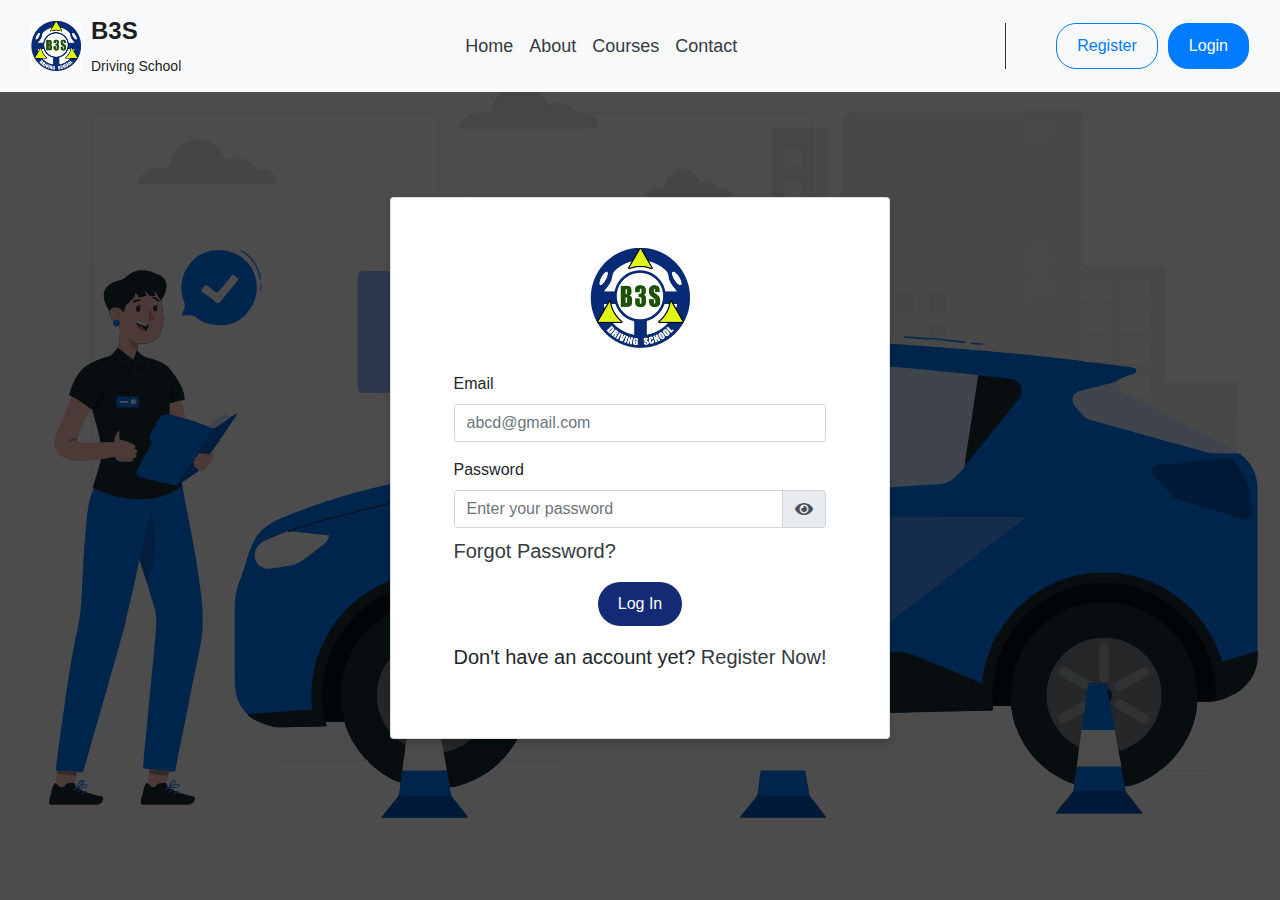
==== index.html @ 3bcce951 "updated" ====
<!DOCTYPE html>
<html lang="en">
<head>
    <meta charset="UTF-8">
    <meta name="viewport" content="width=device-width, initial-scale=1.0">
    <title>Log In</title>
    <link rel="stylesheet" href="styles.css">
    <link rel="stylesheet" href="https://maxcdn.bootstrapcdn.com/bootstrap/4.5.2/css/bootstrap.min.css">
    <link rel="stylesheet" href="https://cdnjs.cloudflare.com/ajax/libs/font-awesome/5.15.3/css/all.min.css">
</head>
<body>

<!-- Navbar -->
<nav class="navbar navbar-expand-lg navbar-light bg-light fixed-top">
    <div class="container-fluid">
        <a class="navbar-brand d-flex align-items-center" href="#">
            <img src="logo.jpg" alt="B3S Logo" height="50">
            <div>
                <span class="brand-name">B3S</span><br>
                <span class="sub-title">Driving School</span>
            </div>
        </a>
        <button class="navbar-toggler" type="button" data-toggle="collapse" data-target="#navbarNav" aria-controls="navbarNav" aria-expanded="false" aria-label="Toggle navigation">
            <span class="navbar-toggler-icon"></span>
        </button>
        <div class="collapse navbar-collapse justify-content-center" id="navbarNav">
            <ul class="navbar-nav">
                <li class="nav-item"><a class="nav-link text-dark" href="#">Home</a></li>
                <li class="nav-item"><a class="nav-link text-dark" href="#">About</a></li>
                <li class="nav-item"><a class="nav-link text-dark" href="#">Courses</a></li>
                <li class="nav-item"><a class="nav-link text-dark" href="#">Contact</a></li>
            </ul>
        </div>
        <div class="header-right-content">
            <button class="btn btn-outline-primary me-2" type="button">Register</button>
            <button class="btn btn-primary" type="button">Login</button>
        </div>
    </div>
</nav>

<main class="d-flex align-items-center">
    <div class="container d-flex justify-content-center">
        <div class="card login-card">
            <div class="card-body">
                <img src="logo.jpg" alt="Logo" class="login-logo"><br>
                <form class="login-form">
                    <div class="mb-3">
                        <label for="email" class="form-label">Email</label>
                        <input type="email" class="form-control" id="email" placeholder="abcd@gmail.com">
                    </div>
                    <div class="mb-3">
                        <label for="password" class="form-label">Password</label>
                        <div class="input-group">
                            <input type="password" class="form-control" id="password" placeholder="Enter your password">
                            <div class="input-group-append">
                                <span class="input-group-text" id="togglePassword"><i class="fas fa-eye"></i></span>
                            </div>
                        </div>
                        <p class="mt-2"><a href="#" class="text-dark">Forgot Password?</a></p>
                    </div>
                    <div class="d-flex justify-content-center">
                        <button type="button" class="btn btn-outline-primary login-btn">Log In</button>
                    </div>
                    <p class="text-center mt-3">Don't have an account yet? <a href="#" class="text-dark">Register Now!</a></p>
                </form>
            </div>
        </div>
    </div>
</main>

<script src="https://code.jquery.com/jquery-3.4.1.min.js"></script>
<script src="https://cdn.jsdelivr.net/npm/popper.js@1.16.0/dist/umd/popper.min.js"></script>
<script src="https://stackpath.bootstrapcdn.com/bootstrap/4.4.1/js/bootstrap.min.js"></script>
<script src="script.js"></script>
</body>
</html>
---- styles.css ----
body {
    font-family: 'Arial', sans-serif;
    margin: 0;
    min-height: 100vh;
    overflow-x: hidden;
    background: linear-gradient(rgba(0, 0, 0, 0.7), rgba(0, 0, 0, 0.7)), url('bg.svg');
    background-size: cover;
    background-position: center;
}

.navbar {
    position: fixed;
    top: 0;
    width: 100%;
    z-index: 1;
}

.navbar-brand {
    display: flex;
    align-items: center;
}

.navbar-brand img {
    height: 50px;
    margin-right: 10px;
}

.navbar-brand .brand-name {
    font-weight: bold;
    font-size: 24px;
    margin: 0;
}

.navbar-brand .sub-title {
    font-size: 14px;
    margin: 0;
}

.navbar-nav .nav-link {
    font-size: 18px;
    color: #343a40 !important;
}

.navbar .btn {
    font-size: 16px;
    padding: 10px 20px;
    border-radius: 20px;
    margin-left: 10px;
}

.btn-outline-primary {
    color: #142A74;
    border-color: #142A74;
}

.btn-outline-primary:hover {
    background-color: #142A74 !important;
    color: white;
    border-color: #142A74;
}

.btn-primary {
    background-color: #142A74;
    border-color: #142A74;
}

.btn-primary:hover {
    background-color: #0d1d51 !important;
    border-color: #0d1d51;
}

p {
    font-size: 20px;
}

.btn-outline-primary {
    font-size: 24px;
    border-radius: 50px; /* Adjusted value for a rounder button */
    background-color: #f8f9fa;
    padding: 10px 20px; /* Added padding for better appearance */
}

.btn-outline-primary:hover {
    background-color: #0d1d51 !important;
    border-color: #0d1d51;
}

.input-group-text {
    cursor: pointer;
}

.login-logo {
    width: 100px;
    height: auto;
}

main {
    display: flex;
    justify-content: center;
    align-items: center;
    min-height: 100vh;
    padding-top: 56px;
    padding-bottom: 20px;
}

.login-card {
    width: 100%;
    max-width: 500px;
    border-radius: 10px;
    box-shadow: 0 4px 8px rgba(0, 0, 0, 0.2);
    padding: 20px;
    background-color: white;
}

.login-card .card-body {
    display: flex;
    flex-direction: column;
    align-items: center;
    padding: 30px;
}

.login-card .login-btn {
    background-color: #142A74;
    color: #fff;
    border: none;
    border-radius: 50px; /* Ensuring the login button has the same rounder style */
    padding: 10px 20px; /* Ensuring the login button has the same padding */
}

.login-card .login-btn:hover {
    background-color: #0d1d51;
}

.header-right-content {
    display: flex;
    flex-direction: row;
    align-items: center;
    justify-content: center;
    padding-left: 40px;
    border-left: 1px solid #2F2E2E;
}
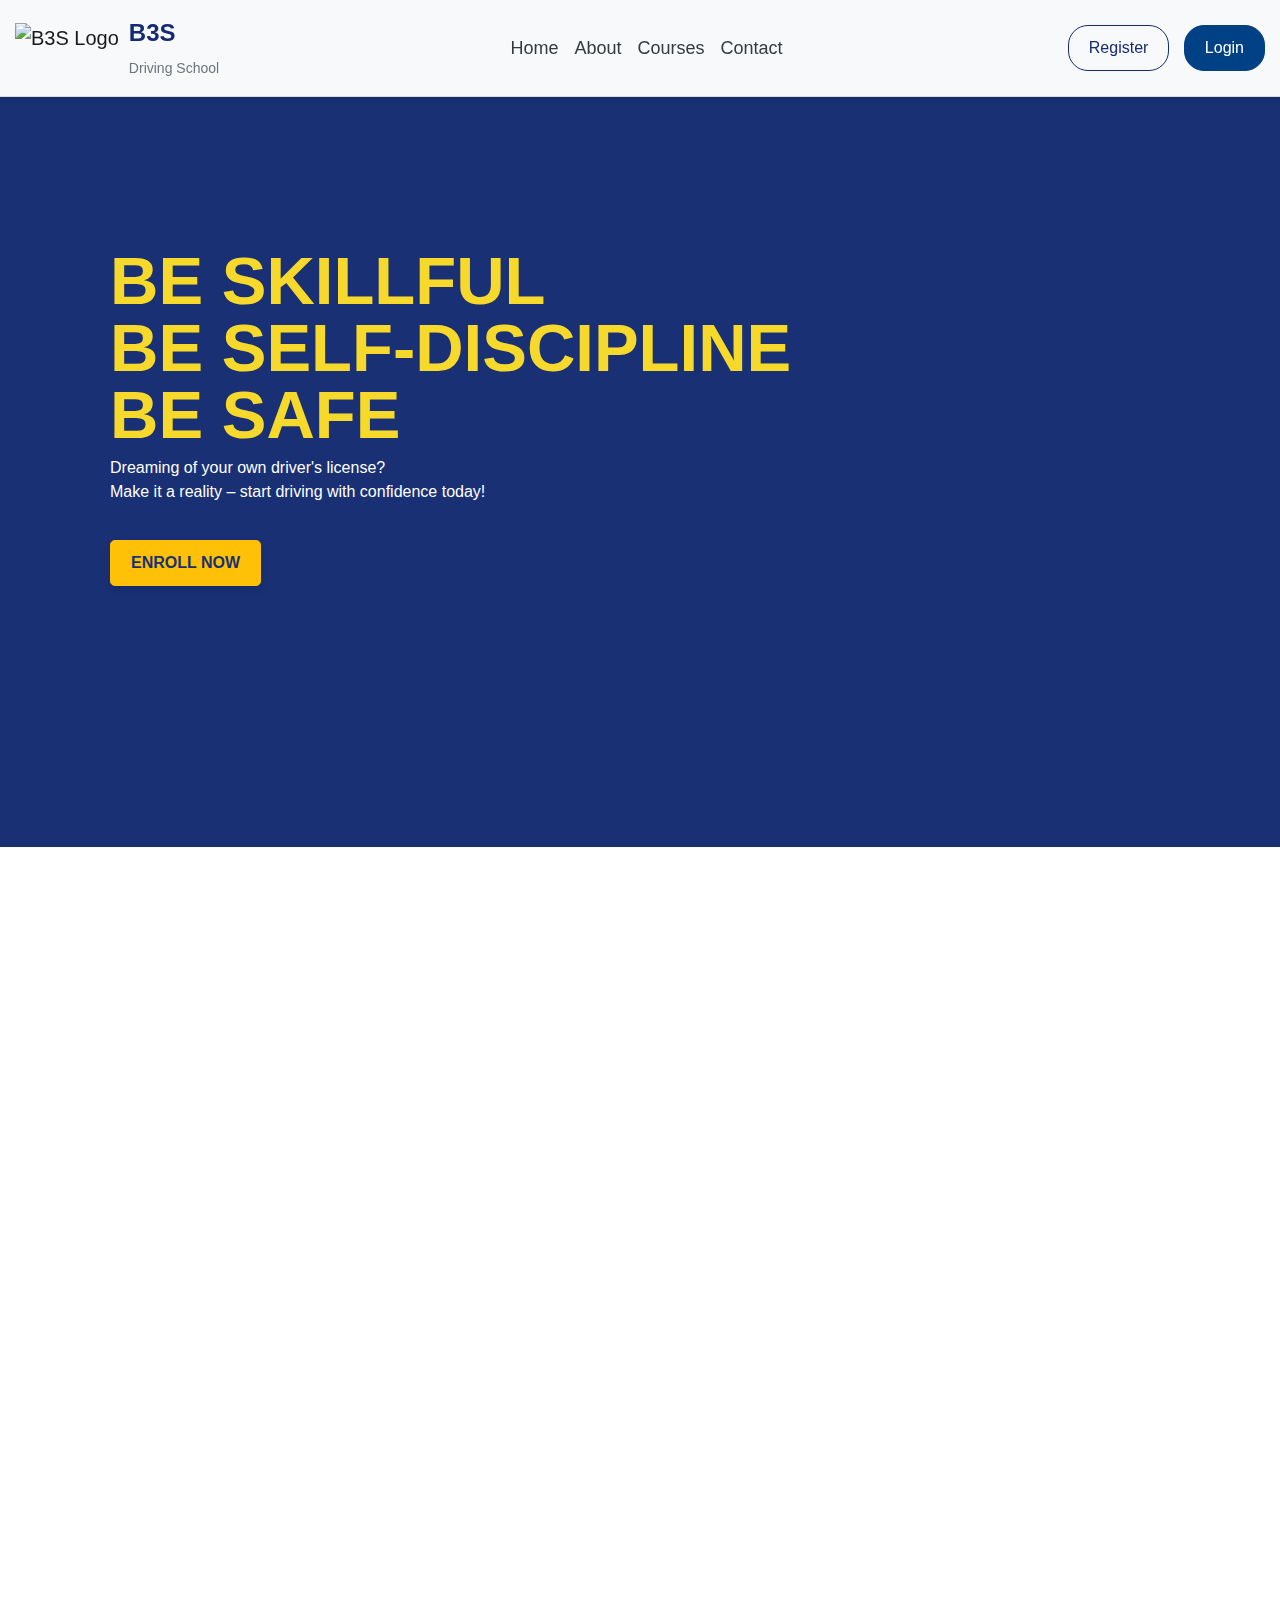
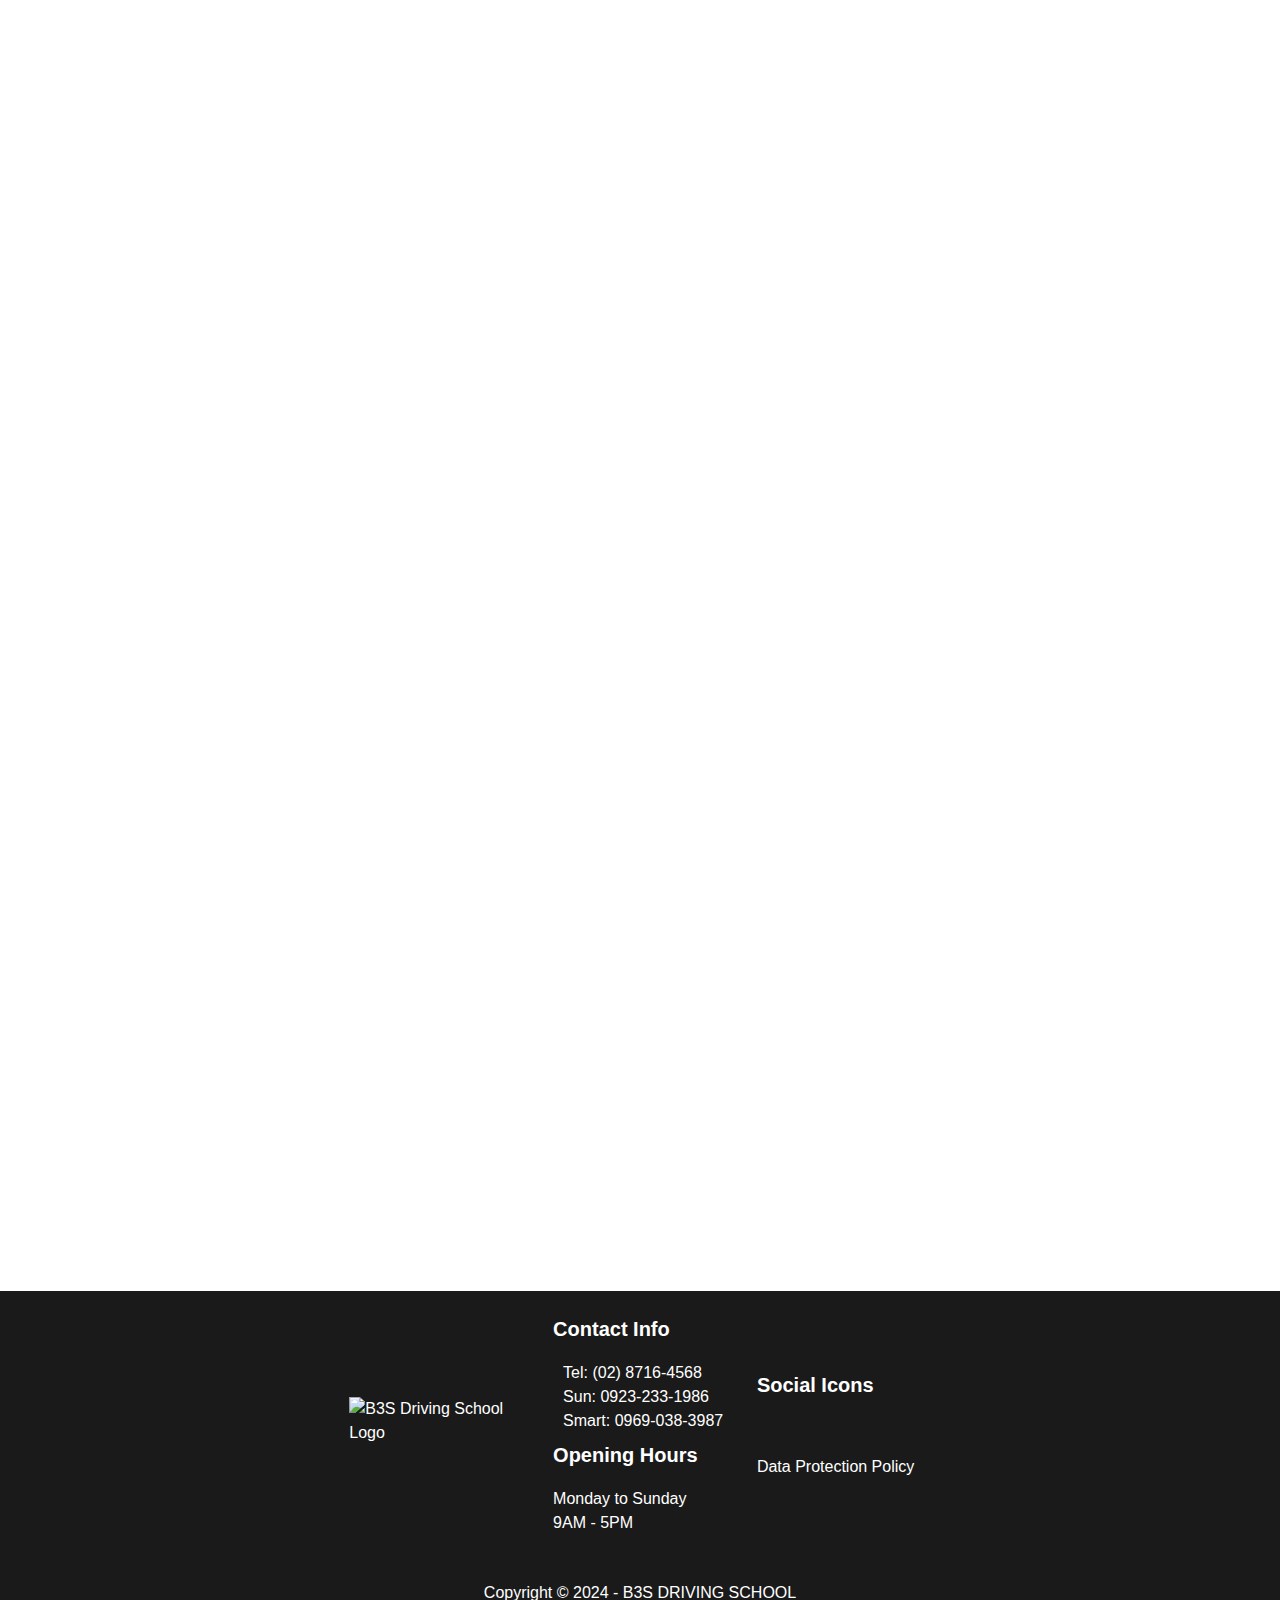
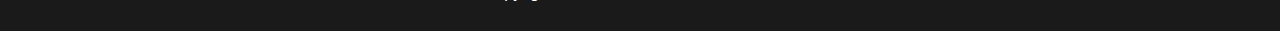
==== commit cb4de170: "Add files via upload" ====
--- a/index.html
+++ b/index.html
@@ -1,76 +1,261 @@
-<!DOCTYPE html>
-<html lang="en">
-<head>
-    <meta charset="UTF-8">
-    <meta name="viewport" content="width=device-width, initial-scale=1.0">
-    <title>Log In</title>
-    <link rel="stylesheet" href="styles.css">
-    <link rel="stylesheet" href="https://maxcdn.bootstrapcdn.com/bootstrap/4.5.2/css/bootstrap.min.css">
-    <link rel="stylesheet" href="https://cdnjs.cloudflare.com/ajax/libs/font-awesome/5.15.3/css/all.min.css">
-</head>
-<body>
-
-<!-- Navbar -->
-<nav class="navbar navbar-expand-lg navbar-light bg-light fixed-top">
-    <div class="container-fluid">
-        <a class="navbar-brand d-flex align-items-center" href="#">
-            <img src="logo.jpg" alt="B3S Logo" height="50">
-            <div>
-                <span class="brand-name">B3S</span><br>
-                <span class="sub-title">Driving School</span>
-            </div>
-        </a>
-        <button class="navbar-toggler" type="button" data-toggle="collapse" data-target="#navbarNav" aria-controls="navbarNav" aria-expanded="false" aria-label="Toggle navigation">
-            <span class="navbar-toggler-icon"></span>
-        </button>
-        <div class="collapse navbar-collapse justify-content-center" id="navbarNav">
-            <ul class="navbar-nav">
-                <li class="nav-item"><a class="nav-link text-dark" href="#">Home</a></li>
-                <li class="nav-item"><a class="nav-link text-dark" href="#">About</a></li>
-                <li class="nav-item"><a class="nav-link text-dark" href="#">Courses</a></li>
-                <li class="nav-item"><a class="nav-link text-dark" href="#">Contact</a></li>
-            </ul>
-        </div>
-        <div class="header-right-content">
-            <button class="btn btn-outline-primary me-2" type="button">Register</button>
-            <button class="btn btn-primary" type="button">Login</button>
-        </div>
-    </div>
-</nav>
-
-<main class="d-flex align-items-center">
-    <div class="container d-flex justify-content-center">
-        <div class="card login-card">
-            <div class="card-body">
-                <img src="logo.jpg" alt="Logo" class="login-logo"><br>
-                <form class="login-form">
-                    <div class="mb-3">
-                        <label for="email" class="form-label">Email</label>
-                        <input type="email" class="form-control" id="email" placeholder="abcd@gmail.com">
-                    </div>
-                    <div class="mb-3">
-                        <label for="password" class="form-label">Password</label>
-                        <div class="input-group">
-                            <input type="password" class="form-control" id="password" placeholder="Enter your password">
-                            <div class="input-group-append">
-                                <span class="input-group-text" id="togglePassword"><i class="fas fa-eye"></i></span>
-                            </div>
-                        </div>
-                        <p class="mt-2"><a href="#" class="text-dark">Forgot Password?</a></p>
-                    </div>
-                    <div class="d-flex justify-content-center">
-                        <button type="button" class="btn btn-outline-primary login-btn">Log In</button>
-                    </div>
-                    <p class="text-center mt-3">Don't have an account yet? <a href="#" class="text-dark">Register Now!</a></p>
-                </form>
-            </div>
-        </div>
-    </div>
-</main>
-
-<script src="https://code.jquery.com/jquery-3.4.1.min.js"></script>
-<script src="https://cdn.jsdelivr.net/npm/popper.js@1.16.0/dist/umd/popper.min.js"></script>
-<script src="https://stackpath.bootstrapcdn.com/bootstrap/4.4.1/js/bootstrap.min.js"></script>
-<script src="script.js"></script>
-</body>
-</html>
+<!DOCTYPE html>
+<html lang="en">
+<head>
+    <meta charset="UTF-8">
+    <meta name="viewport" content="width=device-width, initial-scale=1.0">
+    <title>Driving School</title>
+    <link href="https://stackpath.bootstrapcdn.com/bootstrap/4.5.2/css/bootstrap.min.css" rel="stylesheet">
+    <link rel="stylesheet" href="main.css">
+    <link href="https://cdn.jsdelivr.net/npm/aos@2.3.4/dist/aos.css" rel="stylesheet">
+    <script src="https://cdn.jsdelivr.net/npm/aos@2.3.4/dist/aos.js"></script>
+</head>
+<body>
+
+    <nav class="navbar navbar-expand-lg navbar-light bg-light fixed-top">
+        <div class="container-fluid">
+            <a class="navbar-brand d-flex align-items-center" href="#">
+                <img src="logo.png" alt="B3S Logo" height="50">
+                <div>
+                    <span class="brand-name">B3S</span><br>
+                    <span class="sub-title">Driving School</span>
+                </div>
+            </a>
+            <button class="navbar-toggler" type="button" data-bs-toggle="collapse" data-bs-target="#navbarNav" aria-controls="navbarNav" aria-expanded="false" aria-label="Toggle navigation">
+                <span class="navbar-toggler-icon"></span>
+            </button>
+            <div class="collapse navbar-collapse justify-content-center" id="navbarNav">
+                <ul class="navbar-nav">
+                    <li class="nav-item"><a class="nav-link text-dark" href="#">Home</a></li>
+                    <li class="nav-item"><a class="nav-link text-dark" href="#">About</a></li>
+                    <li class="nav-item"><a class="nav-link text-dark" href="#">Courses</a></li>
+                    <li class="nav-item"><a class="nav-link text-dark" href="#">Contact</a></li>
+                </ul>
+            </div>
+            <div class="header-right-content">
+                <button class="btn btn-outline-primary me-2" type="button" onclick="location.href='reg.html'">Register</button>
+                <button class="btn btn-primary" id="loginButton" type="button" data-toggle="modal" data-target="#loginModal">Login</button>
+            </div>
+        </div>
+    </nav>
+
+    <header class="text-center" data-aos="fade-up">
+        <div class="header-container">
+            <div class="text-section">
+                <h1>BE SKILLFUL <br> BE SELF-DISCIPLINE <br> BE SAFE</h1>
+                <p>Dreaming of your own driver's license? <br> Make it a reality – start driving with confidence today!</p>
+                <a href="reg.html" class="btn btn-warning btn-lg" id="enrollNowBtn"><b>ENROLL NOW</b></a>
+            </div>
+        </div>
+    </header>
+
+    <section class="text-center my-5" data-aos="fade-up">
+        <h2 class="section-header">What Students Are Saying</h2>
+        <p>OVERALL STUDENT RATING: ★★★★★ <br> (Based from Google and Facebook Reviews)</p>
+        <div class="container">
+            <div class="row">
+                <div class="col-md-4" data-aos="fade-up">
+                    <div class="testimonial">
+                        <div class="quote-circle yellow-circle">
+                            <img src="quote.png" class="quote-icon" alt="Quote Icon">
+                        </div>
+                        <p>Got the DL at last! Thanks to B3S Driving School - Manila for their easy and effective teaching. Highly recommend.</p>
+                        <h5>Shafiul Hasan</h5>
+                    </div>
+                </div>
+                <div class="col-md-4" data-aos="fade-up" data-aos-delay="100">
+                    <div class="testimonial">
+                        <div class="quote-circle yellow-circle">
+                            <img src="quote.png" class="quote-icon" alt="Quote Icon">
+                        </div>
+                        <p>Thank you, B3S Driving School - Manila! Highly recommended, accommodating staff and skilled instructors.</p>
+                        <h5>KC de Grano</h5>
+                    </div>
+                </div>
+                <div class="col-md-4" data-aos="fade-up" data-aos-delay="200">
+                    <div class="testimonial">
+                        <div class="quote-circle yellow-circle">
+                            <img src="quote.png" class="quote-icon" alt="Quote Icon">
+                        </div>
+                        <p>Most personnel are accommodating, helpful, and considerate. Listens to feedback and gives legit tips to make acquiring licenses hassle-free!</p>
+                        <h5>Hans Kristoffer Mariano</h5>
+                    </div>
+                </div>
+            </div>
+        </div>
+    </section>
+
+    <section class="about-us text-center p-5" style="background-color: #142a76;" data-aos="fade-up">
+        <h2 class="text-white about-section-header">About Us</h2>
+        <div class="container">
+            <div class="row">
+                <div class="col-md-6" data-aos="fade-right">
+                    <div id="aboutCarousel" class="carousel slide" data-ride="carousel">
+                        <div class="carousel-inner">
+                            <div class="carousel-item active">
+                                <img src="b3s team.png" class="d-block w-100" alt="About Image 1">
+                            </div>
+                            <div class="carousel-item">
+                                <img src="b3steam.jpg" class="d-block w-100" alt="About Image 2">
+                            </div>
+                            <div class="carousel-item">
+                                <img src="b3s-team.jpg" class="d-block w-100" alt="About Image 3">
+                            </div>
+                        </div>
+                        <a class="carousel-control-prev" href="#aboutCarousel" role="button" data-slide="prev">
+                            <span class="carousel-control-prev-icon" aria-hidden="true"></span>
+                            <span class="sr-only">Previous</span>
+                        </a>
+                        <a class="carousel-control-next" href="#aboutCarousel" role="button" data-slide="next">
+                            <span class="carousel-control-next-icon" aria-hidden="true"></span>
+                            <span class="sr-only">Next</span>
+                        </a>
+                    </div>
+                </div>
+                <div class="col-md-6 text-left text-white" data-aos="fade-left">
+                    <p class="about-text">B3S Driving School is an LTO accredited Driving School that provides effective Driving courses to the aspiring drivers. We make sure to equip our students with the right knowledge and proper skills that every Responsible Driver should have. Beginning with our Theoretical Driving courses that can be availed Online or in Face to Face as well as the Practical Driving Courses. We help them to get acquainted with the basics of driving a motor vehicle and develop driving skills with self discipline and mastery.</p>
+                    <a href="about.html" class="btn btn-primary read-more-btn">Read More</a>
+                </div>
+            </div>
+        </div>
+    </section>
+
+    <section class="text-center p-5" style="background-color: #ffffff;" data-aos="fade-up">
+        <h2 class="text-blue section-header">Courses We Offer</h2>
+        <div class="container">
+            <div class="row">
+                <div class="col-md-6" data-aos="fade-up" data-aos-delay="100">
+                    <div class="card bg-light mb-3">
+                        <img src="theoreticall.jpg" class="card-img-top" alt="Theoretical Driving Course">
+                        <div class="card-body">
+                            <h5 class="card-title"><b>THEORETICAL DRIVING COURSE</b></h5>
+                            <a href="course.html" class="btn btn-primary">Learn More</a>
+                        </div>
+                    </div>
+                </div>
+                <div class="col-md-6" data-aos="fade-up" data-aos-delay="200">
+                    <div class="card bg-light mb-3">
+                        <img src="practical.jpg" class="card-img-top" alt="Practical Driving Course">
+                        <div class="card-body">
+                            <h5 class="card-title"><b>PRACTICAL DRIVING COURSE</b></h5>
+                            <a href="course.html" class="btn btn-primary">Learn More</a>
+                        </div>
+                    </div>
+                </div>
+            </div>
+        </div>
+    </section>
+
+    <section class="video-section" data-aos="fade-up">
+        <div class="video-container">
+            <video id="posterVideo" class="video-poster" muted autoplay loop playsinline>
+                <source src="B3S-Video.mp4" type="video/mp4"></video>
+            <div class="video-overlay" data-toggle="modal" data-target="#videoModal">
+                <div class="play-button">&#9658;</div>
+                <h3>B3S DRIVING SCHOOL</h3>
+                <p>Watch this video and learn more!</p>
+            </div>
+        </div>
+    </section>
+
+    <div class="modal fade" id="videoModal" tabindex="-1" role="dialog" aria-labelledby="videoModalLabel" aria-hidden="true">
+        <div class="modal-dialog modal-lg" role="document">
+            <div class="modal-content">
+                <div class="modal-body">
+                    <video id="modalVideo" controls style="width: 100%;">
+                        <source src="B3S-Video.mp4" type="video/mp4">
+                        Your browser does not support the video tag.
+                    </video>
+                </div>
+            </div>
+        </div>
+    </div>
+
+    <section class="call-to-action text-center" data-aos="fade-up">
+        <div class="container">
+            <div class="row">
+                <div class="col-md-6 text-left">
+                    <h2 class="action text">Ready to get behind the wheel?</h2>
+                    <p>Schedule Your Driving Lessons With Us!</p>
+                    <a href="reg.html" class="btn btn-warning sign-up-btn">SIGN UP TODAY</a>
+                </div>
+                <div class="col-md-6">
+                    <img src="car.png" alt="B3S Driving School" class="img-fluid">
+                </div>
+            </div>
+        </div>
+    </section>
+
+    <footer class="text-white text-center p-3" style="background-color: #1a1a1a;">
+        <div class="container">
+            <div class="row align-items-center">
+                <div class="col-md-4 text-left">
+                    <img src="logo.png" alt="B3S Driving School Logo" class="footer-logo">
+                </div>
+                <div class="col-md-4 text-left">
+                    <h5>Contact Info</h5>
+                    <p>
+                        <span class="contact-icon"><i class="fa fa-phone"></i></span> Tel: (02) 8716-4568 <br>
+                        <span class="contact-icon"><i class="fa fa-phone"></i></span> Sun: 0923-233-1986 <br>
+                        <span class="contact-icon"><i class="fa fa-phone"></i></span> Smart: 0969-038-3987
+                    </p>
+                    <h5>Opening Hours</h5>
+                    <p>
+                        Monday to Sunday <br>
+                        9AM - 5PM
+                    </p>
+                </div>
+                <div class="col-md-4 text-left">
+                    <h5>Social Icons</h5>
+                    <a href="#" class="text-white social-icon"><i class="fa fa-facebook"></i></a>
+                    <a href="#" class="text-white social-icon"><i class="fa fa-messenger"></i></a>
+                    <a href="#" class="text-white social-icon"><i class="fa fa-envelope"></i></a>
+                    <p><a href="#" class="text-white">Data Protection Policy</a></p>
+                </div>
+            </div>
+        </div>
+        <div class="container">
+            <div class="row mt-3">
+                <div class="col-12 text-center">
+                    <p>Copyright © 2024 - B3S DRIVING SCHOOL</p>
+                </div>
+            </div>
+        </div>
+    </footer>
+
+
+   <!-- Login Modal -->
+   <div id="loginModal" class="modal fade" tabindex="-1" role="dialog">
+    <div class="modal-dialog" role="document">
+        <div class="modal-content">
+            <div class="modal-header">
+                <h5 class="modal-title">Logged in as:</h5>
+                <button type="button" class="close" data-dismiss="modal" aria-label="Close">
+                    <span aria-hidden="true">&times;</span>
+                </button>
+            </div>
+            <div class="modal-body text-center">
+                <div class="login-options">
+                    <div class="login-option" onclick="redirectToLogin('login.html')">
+                        <img src="student.png" alt="Student">
+                        <button class="btn btn-primary">Student</button>
+                    </div>
+                    <div class="login-or">or</div>
+                    <div class="login-option" onclick="redirectToLogin('adminlogin.html')">
+                        <img src="admin.png" alt="Admin">
+                        <button class="btn btn-warning">Admin</button>
+                    </div>
+                </div>
+            </div>
+        </div>
+    </div>
+</div>
+    
+    <!-- Bootstrap JS and jQuery -->
+    <script src="https://code.jquery.com/jquery-3.5.1.slim.min.js"></script>
+    <script src="https://cdn.jsdelivr.net/npm/@popperjs/core@2.5.4/dist/umd/popper.min.js"></script>
+    <script src="https://stackpath.bootstrapcdn.com/bootstrap/4.5.2/js/bootstrap.min.js"></script>
+    <script src="script.js"></script>
+
+    </body>
+</html>
+
--- a/main.css
+++ b/main.css
@@ -0,0 +1,705 @@
+body {
+    font-family: Arial, sans-serif;
+    margin: 0;
+    padding: 0;
+}
+
+.navbar {
+    position: relative;
+    top: 0;
+    width: 100%;
+    z-index: 1000; /* Ensure it's above other elements */
+    background-color: rgba(255, 255, 255, 0.9); /* Semi-transparent background for navbar */
+    border-bottom: 1px solid #ddd; /* Optional: border for better visibility */
+    padding: 10px 0; /* Optional: padding for spacing */
+    box-shadow: 0 2px 4px rgba(0, 0, 0, 0.1); /* Optional: subtle shadow for better visibility */
+    transition: top 0.3s; /* Smooth transition for hiding/showing */
+}
+
+/* Navbar Brand Styles */
+.navbar-brand {
+    display: flex;
+    align-items: center;
+}
+
+.navbar-brand img {
+    height: 50px;
+    margin-right: 10px;
+}
+
+.navbar-brand .brand-name {
+    font-weight: bold;
+    font-size: 24px;
+    color: #142a74; /* Updated text color */
+    margin: 0;
+}
+
+.navbar-brand .sub-title {
+    font-size: 14px;
+    color: #6c757d; /* Updated text color */
+    margin: 0;
+}
+
+/* Navbar Link Styles */
+.navbar-nav .nav-link {
+    font-size: 18px;
+    color: #343a40 !important; /* Updated text color */
+}
+
+.navbar .btn {
+    font-size: 16px;
+    padding: 10px 20px;
+    border-radius: 20px;
+    margin-left: 10px;
+}
+
+/* Button Styles */
+.btn-outline-primary {
+    color: #142A74;
+    border-color: #142A74;
+}
+
+.btn-outline-primary:hover {
+    background-color: #142A74 !important;
+    color: white;
+    border-color: #142A74;
+}
+
+.btn-primary {
+    background-color: #142A74;
+    border-color: #142A74;
+}
+
+.btn-primary:hover {
+    background-color: #0d1d51 !important;
+    border-color: #0d1d51;
+}
+
+/* Navbar Menu Style (hidden by default) */
+.navbar-nav-slide {
+    position: fixed;
+    top: 0;
+    right: 0;
+    width: 250px;
+    height: 100%;
+    background-color: white;
+    box-shadow: -4px 0px 8px rgba(0, 0, 0, 0.2);
+    transform: translateX(100%); /* Default position: hidden */
+    transition: transform 0.3s ease-in-out;
+    z-index: 1000;
+    overflow-y: auto; /* Allows scrolling if content overflows */
+}
+
+/* Navbar Menu Slide Out Effect */
+.navbar-nav-slide.show {
+    transform: translateX(0);
+}
+
+/* Overlay Styles */
+.overlay {
+    position: fixed;
+    top: 0;
+    left: 0;
+    width: 100%;
+    height: 100%;
+    background: rgba(0, 0, 0, 0.5);
+    opacity: 0;
+    transition: opacity 0.3s ease-in-out;
+    z-index: 999;
+    display: none; /* Hidden by default */
+}
+
+/* Show Overlay When Navbar is Open */
+.overlay.show {
+    opacity: 1;
+    display: block; /* Show when navbar is open */
+}
+
+/* Responsive Adjustments */
+@media (max-width: 991.98px) {
+    .navbar-nav-slide {
+        display: flex;
+        flex-direction: column;
+        justify-content: center;
+        align-items: center;
+    }
+
+    .navbar-collapse {
+        display: flex;
+        flex-direction: column;
+    }
+}
+
+header {
+    background: url('b3sdriver.png') no-repeat right bottom; 
+    background-size: contain; 
+    background-color: #193075; 
+    color: #ffffff;
+    padding: 60px 0;
+    overflow: hidden;
+    min-height: 750px; 
+    position: relative;
+}
+
+.header-container {
+    position: relative;
+    width: 90%;
+    max-width: 1000px;
+    margin: 0 auto;
+    display: flex;
+    flex-wrap: wrap;
+    justify-content: space-between;
+    align-items: center;
+    z-index: 2; 
+}
+
+.text-section {
+    position: relative;
+    left: -30px;
+    flex: 1;
+    max-width: 80%; 
+    text-align: left;
+    z-index: 2;
+}
+
+.text-section h1 {
+    color: #f6d92b;
+    font-weight: bold;
+    font-size: 67px; 
+    margin-top: 90px;
+    line-height: 1.0;
+    transition: color 0.3s, transform 0.3s, text-shadow 0.3s;
+}
+
+.text-section h1:hover {
+    color: #ffeb3b;
+    text-shadow: 2px 2px 8px rgba(0, 0, 0, 0.3);
+    transform: scale(1.05);
+}
+
+.p1 {
+    font-size: 25px;
+    margin-top: 50px; 
+    transition: color 0.3s, transform 0.3s;
+}
+
+.p1:hover {
+    color: #ffeb3b;
+    transform: scale(1.05);
+}
+
+.p2 {
+    font-size: 25px;
+    margin-top: -30px; 
+    transition: color 0.3s, transform 0.3s;
+}
+
+.p2:hover {
+    color: #ffeb3b;
+    transform: scale(1.05);
+}
+
+#enrollNowBtn {
+    background-color: #ffc107; 
+    border-color: #ffc107; 
+    color: #193075; 
+    padding: 10px 20px;
+    font-size: 16px;
+    font-weight: bold;
+    box-shadow: 0 4px 8px rgba(0, 0, 0, 0.1);
+    transition: background-color 0.3s, color 0.3s, transform 0.3s; 
+    margin-top: 20px; 
+}
+
+#enrollNowBtn:hover {
+    background-color: #e0a800; 
+    border-color: #e0a800;
+    color: #ffffff; 
+    transform: translateY(-2px); 
+}
+
+
+header:hover .image-section {
+    transform: translateX(0); 
+}
+
+
+.text-yellow-white {
+    color: #f6d92b;
+}
+
+.white-section {
+    background-color: #ffffff;
+    height: 10px;
+    width: 100%;
+    position: relative;
+}
+
+.container {
+    display: flex;
+    justify-content: center;
+}
+
+.section-header {
+    color: #142a76; 
+    font-size: 60px;
+    font-weight: bold;
+}
+
+.testimonial {
+    flex: 1;
+    margin: 20px;
+    background-color: #ffffff;
+    padding: 50px;
+    border: 4px solid #ddd;
+    border-radius: 5px;
+    display: flex;
+    flex-direction: column;
+    justify-content: space-between;
+    align-items: center;
+    box-sizing: border-box;
+    height: 80%; 
+    max-width: 90%; 
+    position: relative;
+    box-shadow: 0 4px 8px rgba(0, 0, 0, 0.1); 
+    transition: transform 0.3s, box-shadow 0.3s; 
+}
+
+.testimonial p {
+    text-align: justify; 
+    margin: 20px 0; 
+    flex-grow: 1;
+}
+
+.testimonial h5 {
+    color: #142a76;
+    font-weight: bold;
+    margin-top: 20px; 
+}
+
+.testimonial:hover {
+    transform: translateY(-10px); 
+    box-shadow: 0 8px 16px rgba(0, 0, 0, 0.2); 
+}
+
+.quote-circle {
+    width: 50px;
+    height: 50px;
+    border-radius: 50%;
+    display: flex;
+    align-items: center;
+    justify-content: center;
+    position: absolute;
+    top: -25px;
+    left: 50%;
+    transform: translateX(-50%);
+    background-color: #f6d92b;
+}
+
+.quote-icon {
+    width: 20px;
+    height: 20px;
+}
+
+.card {
+    transition: transform 0.3s, box-shadow 0.3s; 
+    box-shadow: 0 4px 8px rgba(0, 0, 0, 0.1); 
+}
+
+.card:hover {
+    transform: translateY(-10px);
+    box-shadow: 0 8px 16px rgba(0, 0, 0, 0.2); 
+}
+
+.card-title {
+    color: #142a76;
+    font-weight: bold;
+}
+
+.card-body {
+    position: absolute;
+    bottom: 0;
+    left: 50%;
+    transform: translateX(-50%);
+    width: 100%;
+    text-align: center;
+    background-color: rgba(255, 255, 255, 0.8);
+}
+
+.about-section-header {
+    margin-bottom: 30px; 
+    font-weight: bold; 
+    font-size: 68px;
+}
+
+.about-text {
+    font-size: 20px; 
+    font-weight: normal;
+    text-align: justify; 
+}
+
+.carousel-item img {
+    height: 300px;
+    object-fit: cover; 
+    border-radius: 10px; 
+    box-shadow: 0 4px 8px rgba(0, 0, 0, 0.1);
+}
+
+.carousel-control-prev-icon,
+.carousel-control-next-icon {
+    background-color: #000; 
+    border-radius: 50%; 
+}
+
+.carousel-control-prev,
+.carousel-control-next {
+    width: 5%; 
+}
+
+.read-more-btn {
+    background-color: #28a745; 
+    border-color: #28a745; 
+    color: white; 
+}
+
+.read-more-btn:hover {
+    background-color: #ffffff; 
+    border-color: #ffff; 
+}
+
+
+.text-left p {
+    margin-top: 20px; 
+}
+
+.btn-primary {
+    background-color: #004085;
+    border-color: #004085;
+    transition: background-color 0.3s, transform 0.3s;
+}
+
+.btn-primary:hover {
+    background-color: #0056b3;
+    transform: translateY(-2px);
+}
+
+.text-blue {
+    font-weight: bold;
+    font-size: 68px; 
+    margin-bottom: 50px;
+}
+
+.image-section {
+    flex: 1;
+    position: relative;
+    width: 100%;
+    max-width: 600px;
+    z-index: 2;
+}
+
+.car-img {
+    width: 100%;
+    max-width: 600px;
+}
+
+/* Footer Styles */
+footer {
+    background-color: #1a1a1a;
+    color: #ffffff;
+    padding: 20px 0;
+    position: relative;
+}
+
+.footer-logo {
+    width: 100px; 
+    margin-bottom: 10px;
+}
+
+.contact-icon {
+    margin-right: 10px;
+}
+
+.social-icon {
+    margin: 0 10px;
+    font-size: 20px;
+    transition: color 0.3s;
+}
+
+.social-icon:hover {
+    color: #e0a800; 
+}
+
+footer p, footer a {
+    margin: 0;
+    padding: 0;
+}
+
+footer h5 {
+    font-weight: bold;
+    margin-top: 10px;
+}
+
+footer p {
+    margin-bottom: 10px;
+}
+
+footer .container:last-child {
+    padding-top: 20px;
+}
+
+@media (max-width: 768px) {
+    .footer-logo {
+        width: 80px;
+    }
+    
+    .social-icon {
+        font-size: 18px;
+    }
+    
+    footer p, footer a {
+        font-size: 14px;
+    }
+}
+
+.btn-warning:hover {
+    background-color: #e0a800;
+}
+
+.btn-primary:hover {
+    background-color: #004085;
+}
+  
+.video-section {
+    position: relative;
+    text-align: center;
+    color: white;
+}
+
+.video-container {
+    position: relative;
+    display: inline-block;
+    width: 100%; 
+}
+
+.video-container .video-poster {
+    width: 100%;
+    height: auto;
+    display: block;
+}
+
+.video-overlay {
+    position: absolute;
+    top: 50%;
+    left: 50%;
+    transform: translate(-50%, -50%);
+    text-align: center;
+    color: white;
+    background-color: rgba(0, 0, 0, 0.5);
+    padding: 20px;
+    border-radius: 10px;
+    cursor: pointer;
+}
+
+.video-overlay .play-button {
+    font-size: 50px;
+    margin-bottom: 10px;
+    color: white; 
+    }
+
+.video-overlay h3 {
+    font-size: 24px;
+    font-weight: bold;
+    margin: 10px 0;
+}
+
+.video-overlay p {
+    font-size: 16px;
+    margin: 0;
+}
+
+
+.call-to-action {
+    background-color: #f8f9fa;
+    padding: 40px 0;
+}
+
+.call-to-action .container {
+    display: flex;
+    align-items: center;
+}
+
+.call-to-action h2 {
+    color: #193075;
+    font-size: 55px;
+    font-weight: bold;
+    line-height: 1;
+    margin-bottom: 40px; 
+}
+
+.call-to-action p {
+    color: #193075;
+    font-size: 39px;
+    line-height: 1;
+    margin-bottom: 40px; 
+}
+
+.sign-up-btn {
+    background-color: #ffc107; 
+    border-color: #ffc107; 
+    color: #193075; 
+    padding: 10px 20px;
+    font-size: 16px;
+    font-weight: bold;
+    box-shadow: 0 4px 8px rgba(0, 0, 0, 0.1);
+    transition: background-color 0.3s, color 0.3s;
+    margin-top: 0px;
+}
+
+.sign-up-btn:hover {
+    background-color: #e0a800;
+    border-color: #e0a800;
+    color: #ffffff;
+}
+
+.call-to-action img {
+    width: 180%;
+    height: auto;
+    margin-top: 150px; 
+}
+
+/* Modal styling */
+.modal-dialog {
+    max-width: 500px; /* Increase the modal width for better layout */
+    margin: 1.75rem auto;
+}
+
+.modal-content {
+    min-height: 400px; /* Increase the modal height for better layout */
+}
+
+/* Styling for login options */
+.modal-body {
+    display: flex;
+    justify-content: space-around; /* Ensure space is evenly distributed */
+    align-items: center;
+    flex-wrap: nowrap; /* Prevent wrapping */
+    padding: 20px;
+}
+
+.login-options {
+    display: flex;
+    align-items: center;
+    justify-content: center;
+    gap: 20px; /* Space between the options */
+    flex-wrap: nowrap; /* Prevent wrapping */
+    width: 100%;
+}
+
+.login-option {
+    display: flex;
+    flex-direction: column;
+    align-items: center;
+    cursor: pointer;
+    padding: 20px;
+    margin: 10px;
+    border: 1px solid #ddd;
+    border-radius: 10px;
+    box-shadow: 0 4px 8px rgba(0, 0, 0, 0.1);
+    transition: transform 0.3s, box-shadow 0.3s;
+    flex: 1; /* Make each option take up equal space */
+    max-width: 150px; /* Ensure the options don't get too wide */
+}
+
+.login-option:hover {
+    transform: translateY(-5px);
+    box-shadow: 0 8px 16px rgba(0, 0, 0, 0.2);
+}
+
+.login-option img {
+    width: 100%;
+    height: auto;
+    margin-bottom: 10px;
+}
+
+.login-option button {
+    margin-top: 10px;
+    font-size: 16px;
+    width: 100%;
+}
+
+.login-or {
+    margin: 0 20px;
+    font-size: 20px;
+    font-weight: bold;
+}
+
+@media (max-width: 1200px) {
+    .header-container {
+        padding: 20px;
+    }
+}
+
+@media (max-width: 1024px) {
+    .header-container {
+        flex-direction: column;
+        text-align: center;
+    }
+
+    .text-section, .image-section {
+        max-width: 100%;
+    }
+
+    .text-section {
+        margin-bottom: 20px;
+    }
+}
+
+@media (max-width: 768px) {
+    header {
+        padding: 40px 0;
+    }
+
+    .header-container {
+        padding: 10px;
+    }
+
+    .text-section h1 {
+        font-size: 40px; 
+    }
+
+    .text-section p {
+        font-size: 35px; 
+    }
+
+    #enrollNowBtn {
+        margin-top: 20px; 
+    }
+
+    .car-img {
+        width: 80%;
+        margin: 0 auto;
+    }
+}
+
+@media (max-width: 600px) {
+    header {
+        padding: 20px 0;
+    }
+
+    .text-section h1 {
+        font-size: 40px; 
+    }
+
+    .text-section p {
+        font-size: 35px; 
+
+    #enrollNowBtn {
+        margin-top: 15px; 
+    }
+
+    .car-img {
+        width: 100%;
+        margin: 0 auto;
+    }
+}
+}